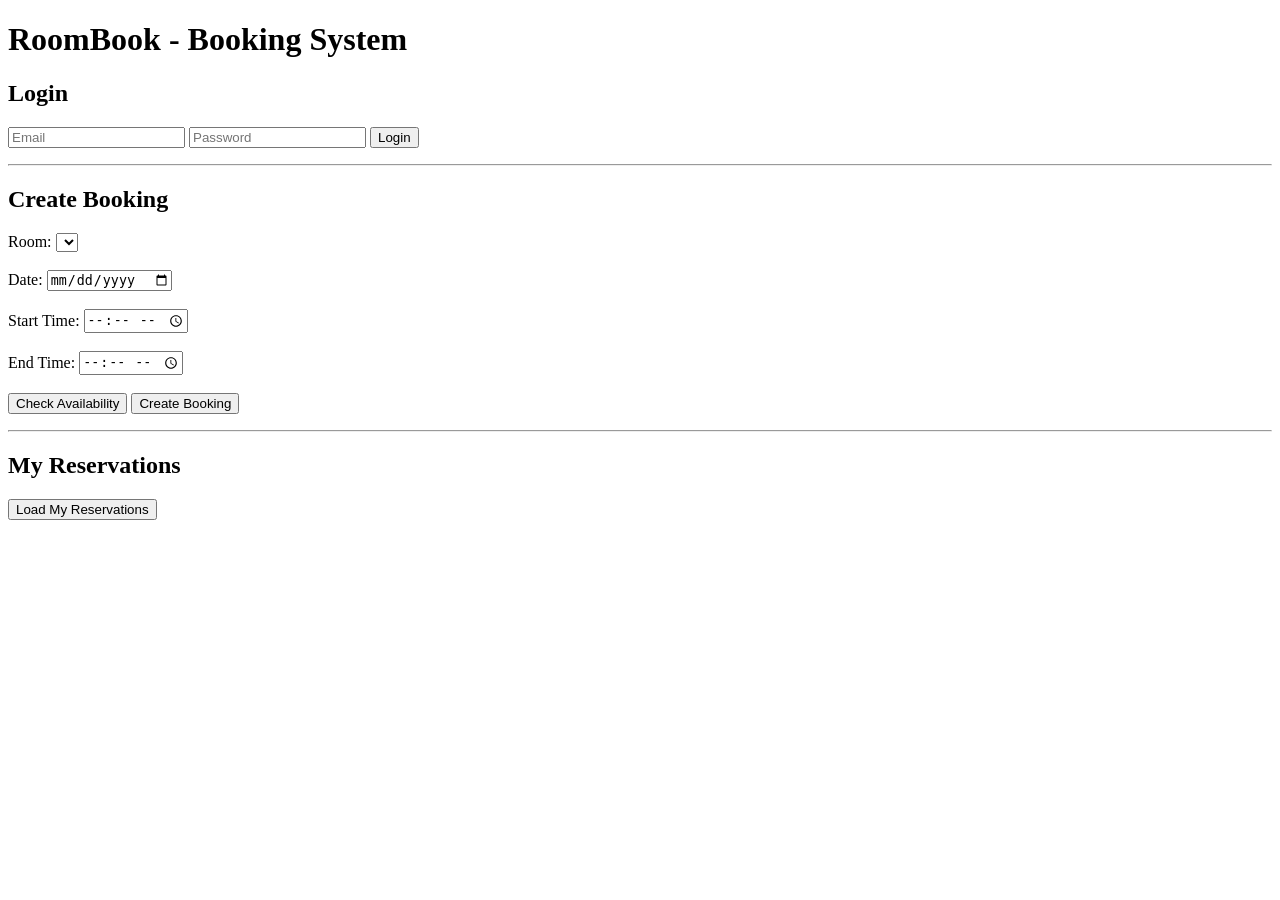
==== index.html @ 9e445ba0 "Very Simple UI Added - Need to separate the pages" ====
<!DOCTYPE html>
<html>
<head>
    <title>RoomBook</title>
</head>
<body>

<h1>RoomBook - Booking System</h1>

<h2>Login</h2>
<input id="loginEmail" placeholder="Email">
<input id="loginPassword" type="password" placeholder="Password">
<button onclick="login()">Login</button>
<p id="loginResult"></p>

<hr>

<h2>Create Booking</h2>

<label>Room:</label>
<select id="roomSelect"></select><br><br>

<label>Date:</label>
<input id="bookingDate" type="date"><br><br>

<label>Start Time:</label>
<input id="startTime" type="time"><br><br>

<label>End Time:</label>
<input id="endTime" type="time"><br><br>

<button onclick="checkAvailability()">Check Availability</button>
<button onclick="createBooking()">Create Booking</button>

<p id="bookingResult"></p>

<hr>

<h2>My Reservations</h2>
<button onclick="loadReservations()">Load My Reservations</button>
<ul id="reservationsList"></ul>

<script>
const API = "http://localhost:8080/api";
let loggedInUserId = null;

window.onload = function() {
    loadRooms();
};

function login() {
    fetch(API + "/users/login", {
        method: "POST",
        headers: {"Content-Type": "application/json"},
        body: JSON.stringify({
            email: document.getElementById("loginEmail").value,
            password: document.getElementById("loginPassword").value
        })
    })
    .then(res => res.json())
    .then(data => {
        if (data.userId) {
            loggedInUserId = data.userId;
            document.getElementById("loginResult").innerText =
                "Logged in as " + data.name + " (User ID: " + data.userId + ")";
        } else {
            document.getElementById("loginResult").innerText =
                data.error || "Login failed";
        }
    });
}

function loadRooms() {
    fetch(API + "/rooms")
    .then(res => res.json())
    .then(data => {
        const select = document.getElementById("roomSelect");
        select.innerHTML = "";

        data.forEach(room => {
            const option = document.createElement("option");
            option.value = room.id;
            option.textContent = room.name + " - Capacity: " + room.capacity;
            select.appendChild(option);
        });
    });
}

function checkAvailability() {
    const roomId = document.getElementById("roomSelect").value;
    const date = document.getElementById("bookingDate").value;
    const startTime = document.getElementById("startTime").value;
    const endTime = document.getElementById("endTime").value;

    fetch(`${API}/rooms/${roomId}/availability?date=${date}&startTime=${startTime}&endTime=${endTime}`)
    .then(res => res.json())
    .then(data => {
        document.getElementById("bookingResult").innerText = data.message;
    });
}

function createBooking() {
    if (!loggedInUserId) {
        document.getElementById("bookingResult").innerText = "Please login first.";
        return;
    }

    fetch(API + "/reservations", {
        method: "POST",
        headers: {"Content-Type": "application/json"},
        body: JSON.stringify({
            userId: loggedInUserId,
            roomId: parseInt(document.getElementById("roomSelect").value),
            date: document.getElementById("bookingDate").value,
            startTime: document.getElementById("startTime").value,
            endTime: document.getElementById("endTime").value
        })
    })
    .then(res => res.json())
    .then(data => {
        if (data.error) {
            document.getElementById("bookingResult").innerText = data.error;
        } else {
            document.getElementById("bookingResult").innerText =
                "Booking created successfully!";
            loadReservations();
        }
    });
}

function loadReservations() {
    if (!loggedInUserId) {
        alert("Please login first.");
        return;
    }

    fetch(API + "/reservations/user/" + loggedInUserId)
    .then(res => res.json())
    .then(data => {
        const list = document.getElementById("reservationsList");
        list.innerHTML = "";

        data.forEach(r => {
            const li = document.createElement("li");
            li.textContent =
                "Room " + r.roomId + " | " +
                r.date + " | " +
                r.startTime + " - " + r.endTime +
                " | Status: " + r.status;
            list.appendChild(li);
        });
    });
}
</script>

</body>
</html>
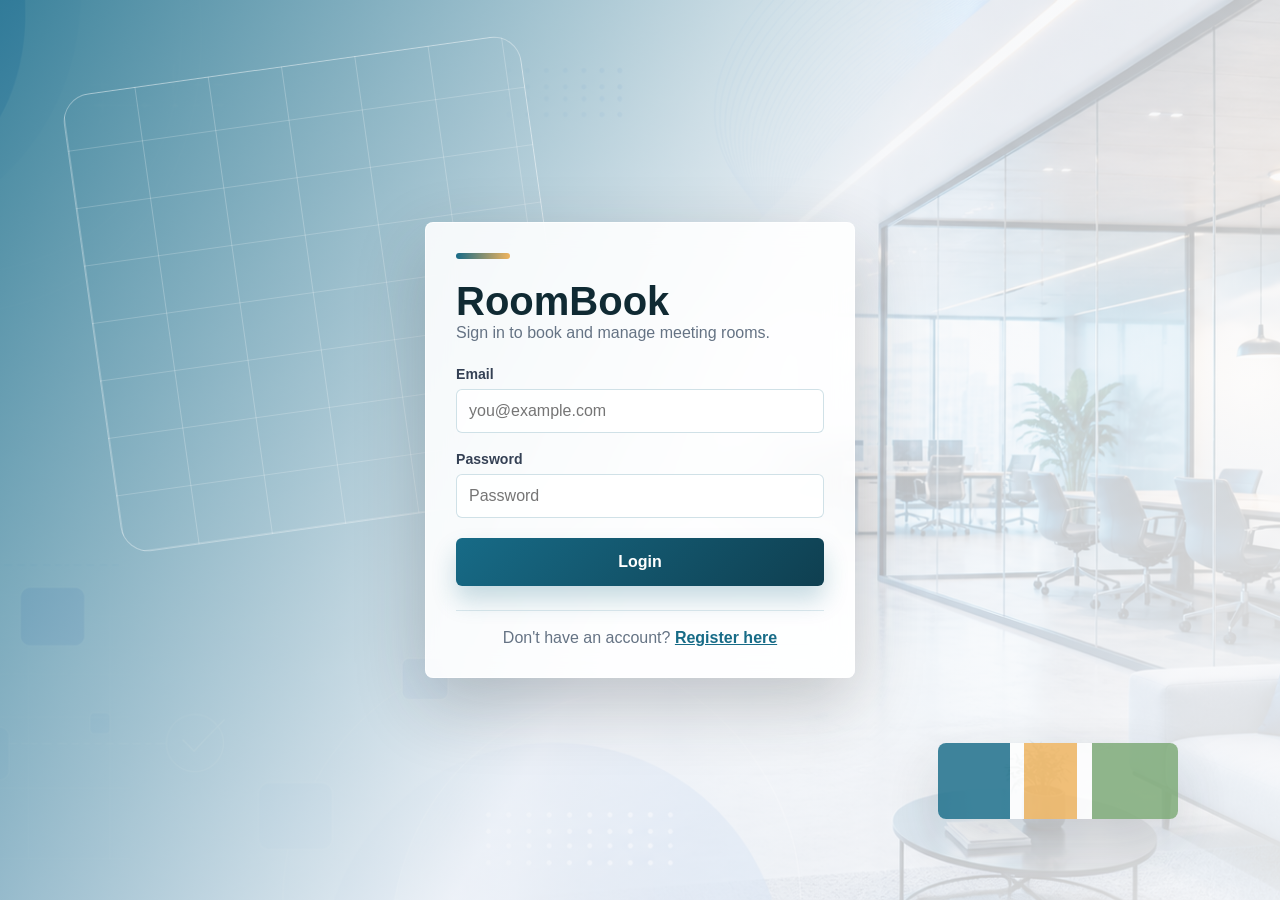
==== commit 614c2899: "Added Register Form, UI changes, and Admin Based Role" ====
--- a/index.html
+++ b/index.html
@@ -1,79 +1,182 @@
 <!DOCTYPE html>
 <html>
 <head>
+    <meta name="viewport" content="width=device-width, initial-scale=1.0">
     <title>RoomBook</title>
+    <link rel="stylesheet" href="styles.css">
 </head>
 <body>
 
-<h1>RoomBook - Booking System</h1>
-
-<h2>Login</h2>
-<input id="loginEmail" placeholder="Email">
-<input id="loginPassword" type="password" placeholder="Password">
-<button onclick="login()">Login</button>
-<p id="loginResult"></p>
-
-<hr>
-
-<h2>Create Booking</h2>
-
-<label>Room:</label>
-<select id="roomSelect"></select><br><br>
-
-<label>Date:</label>
-<input id="bookingDate" type="date"><br><br>
-
-<label>Start Time:</label>
-<input id="startTime" type="time"><br><br>
-
-<label>End Time:</label>
-<input id="endTime" type="time"><br><br>
-
-<button onclick="checkAvailability()">Check Availability</button>
-<button onclick="createBooking()">Create Booking</button>
-
-<p id="bookingResult"></p>
-
-<hr>
-
-<h2>My Reservations</h2>
-<button onclick="loadReservations()">Load My Reservations</button>
-<ul id="reservationsList"></ul>
+<main class="app-shell">
+    <header class="topbar">
+        <div class="brand">
+            <h1>RoomBook</h1>
+            <p>Book meeting rooms and manage your reservations.</p>
+        </div>
+        <div class="user-actions">
+            <p id="userStatus" class="muted"></p>
+            <button class="secondary" onclick="logout()">Logout</button>
+        </div>
+    </header>
+
+    <!-- This section is only shown when the logged-in user has the ADMIN role. -->
+    <section id="adminRoomsPanel" class="panel admin-panel hidden">
+        <div class="panel-header">
+            <div>
+                <h2>Room Management</h2>
+                <p class="muted">Admin controls for creating and updating rooms.</p>
+            </div>
+            <button class="secondary" onclick="resetRoomForm()">New Room</button>
+        </div>
+
+        <div class="admin-grid">
+            <div class="form-grid">
+                <input id="roomId" type="hidden">
+
+                <div>
+                    <label for="roomName">Room Name</label>
+                    <input id="roomName" type="text">
+                </div>
+
+                <div>
+                    <label for="roomCapacity">Capacity</label>
+                    <input id="roomCapacity" type="number" min="1">
+                </div>
+
+                <div>
+                    <label for="roomLocation">Location</label>
+                    <input id="roomLocation" type="text">
+                </div>
+
+                <div>
+                    <label for="roomEquipment">Equipment</label>
+                    <input id="roomEquipment" type="text">
+                </div>
+
+                <div class="button-row">
+                    <button onclick="saveRoom()">Save Room</button>
+                    <button class="secondary" onclick="resetRoomForm()">Clear</button>
+                </div>
+
+                <p id="roomResult" class="status-message"></p>
+            </div>
+
+            <ul id="roomsList" class="rooms-list"></ul>
+        </div>
+    </section>
+
+    <section class="layout-grid">
+        <div class="panel">
+            <div class="panel-header">
+                <h2>Create Booking</h2>
+            </div>
+
+            <div class="form-grid">
+                <div>
+                    <label for="roomSelect">Room</label>
+                    <select id="roomSelect"></select>
+                </div>
+
+                <div>
+                    <label for="bookingDate">Date</label>
+                    <input id="bookingDate" type="date">
+                </div>
+
+                <div class="time-grid">
+                    <div>
+                        <label for="startTime">Start Time</label>
+                        <select id="startTime"></select>
+                    </div>
+
+                    <div>
+                        <label for="endTime">End Time</label>
+                        <select id="endTime"></select>
+                    </div>
+                </div>
+
+                <div class="button-row">
+                    <button class="secondary" onclick="checkAvailability()">Check Availability</button>
+                    <button onclick="createBooking()">Create Booking</button>
+                </div>
+
+                <p id="bookingResult" class="status-message"></p>
+            </div>
+        </div>
+
+        <div class="panel">
+            <div class="panel-header">
+                <div>
+                    <h2>My Reservations</h2>
+                    <p class="muted">Active and cancelled bookings.</p>
+                </div>
+                <button class="secondary" onclick="loadReservations()">Refresh</button>
+            </div>
+            <ul id="reservationsList" class="reservations-list"></ul>
+        </div>
+    </section>
+</main>
 
 <script>
-const API = "http://localhost:8080/api";
-let loggedInUserId = null;
-
+const ROOMBOOK_API = "http://localhost:8080/api";
+
+// Store the current user's details from localStorage after login.
+let loggedInUserId = localStorage.getItem("userId");
+let loggedInUserRole = localStorage.getItem("userRole");
+let roomsCache = [];
+
+// Runs when the page loads. It checks login status and loads the page data.
 window.onload = function() {
+    if (!loggedInUserId) {
+        window.location.href = "login.html";
+        return;
+    }
+
+    const userName = localStorage.getItem("userName") || "User";
+    document.getElementById("userStatus").innerText =
+        "Logged in as " + userName + (loggedInUserRole ? " (" + loggedInUserRole + ")" : "");
+
+    if (loggedInUserRole === "ADMIN") {
+        // Admin users can see the room management controls.
+        document.getElementById("adminRoomsPanel").classList.remove("hidden");
+    }
+
+    loadHourOptions();
     loadRooms();
+    loadReservations();
 };
 
-function login() {
-    fetch(API + "/users/login", {
-        method: "POST",
-        headers: {"Content-Type": "application/json"},
-        body: JSON.stringify({
-            email: document.getElementById("loginEmail").value,
-            password: document.getElementById("loginPassword").value
-        })
-    })
-    .then(res => res.json())
-    .then(data => {
-        if (data.userId) {
-            loggedInUserId = data.userId;
-            document.getElementById("loginResult").innerText =
-                "Logged in as " + data.name + " (User ID: " + data.userId + ")";
-        } else {
-            document.getElementById("loginResult").innerText =
-                data.error || "Login failed";
-        }
-    });
-}
-
+// Adds hour options to the start and end time dropdowns.
+function loadHourOptions() {
+    const startSelect = document.getElementById("startTime");
+    const endSelect = document.getElementById("endTime");
+
+    startSelect.innerHTML = "";
+    endSelect.innerHTML = "";
+
+    for (let hour = 8; hour <= 18; hour++) {
+        const time = String(hour).padStart(2, "0") + ":00";
+
+        const startOption = document.createElement("option");
+        startOption.value = time;
+        startOption.textContent = time;
+        startSelect.appendChild(startOption);
+
+        const endOption = document.createElement("option");
+        endOption.value = time;
+        endOption.textContent = time;
+        endSelect.appendChild(endOption);
+    }
+
+    startSelect.value = "09:00";
+    endSelect.value = "10:00";
+}
+
+// Loads all rooms into the booking dropdown and admin room list.
 function loadRooms() {
-    fetch(API + "/rooms")
-    .then(res => res.json())
-    .then(data => {
+    fetch(ROOMBOOK_API + "/rooms")
+    .then(res => res.json())
+    .then(data => {
+        roomsCache = data;
         const select = document.getElementById("roomSelect");
         select.innerHTML = "";
 
@@ -83,33 +186,186 @@
             option.textContent = room.name + " - Capacity: " + room.capacity;
             select.appendChild(option);
         });
-    });
-}
-
+
+        renderAdminRooms();
+    })
+    .catch(() => {
+        document.getElementById("bookingResult").innerText =
+            "Could not load rooms. Please make sure the server is running.";
+    });
+}
+
+// Displays rooms with edit/delete buttons for admin users.
+function renderAdminRooms() {
+    if (loggedInUserRole !== "ADMIN") {
+        return;
+    }
+
+    const list = document.getElementById("roomsList");
+    list.innerHTML = "";
+
+    roomsCache.forEach(room => {
+        const li = document.createElement("li");
+        li.className = "room-item";
+
+        const details = document.createElement("div");
+        details.className = "room-main";
+
+        const name = document.createElement("div");
+        name.className = "reservation-room";
+        name.textContent = room.name;
+
+        const meta = document.createElement("div");
+        meta.className = "reservation-meta";
+        meta.textContent =
+            "Capacity: " + room.capacity + " | " + (room.location || "No location");
+
+        const equipment = document.createElement("div");
+        equipment.className = "reservation-meta";
+        equipment.textContent = room.equipment || "No equipment listed";
+
+        details.appendChild(name);
+        details.appendChild(meta);
+        details.appendChild(equipment);
+        li.appendChild(details);
+
+        const actions = document.createElement("div");
+        actions.className = "room-actions";
+
+        const editButton = document.createElement("button");
+        editButton.className = "secondary";
+        editButton.textContent = "Edit";
+        editButton.onclick = function() {
+            editRoom(room);
+        };
+
+        const deleteButton = document.createElement("button");
+        deleteButton.className = "danger";
+        deleteButton.textContent = "Delete";
+        deleteButton.onclick = function() {
+            deleteRoom(room.id);
+        };
+
+        actions.appendChild(editButton);
+        actions.appendChild(deleteButton);
+        li.appendChild(actions);
+        list.appendChild(li);
+    });
+}
+
+// Creates a new room or updates an existing room.
+function saveRoom() {
+    const roomId = document.getElementById("roomId").value;
+    const payload = {
+        name: document.getElementById("roomName").value,
+        capacity: parseInt(document.getElementById("roomCapacity").value),
+        location: document.getElementById("roomLocation").value,
+        equipment: document.getElementById("roomEquipment").value
+    };
+
+    const url = roomId ? ROOMBOOK_API + "/rooms/" + roomId : ROOMBOOK_API + "/rooms";
+    const method = roomId ? "PUT" : "POST";
+
+    fetch(url, {
+        method,
+        headers: {
+            "Content-Type": "application/json",
+            // The backend uses this user id to check if the user is an admin.
+            "X-User-Id": loggedInUserId
+        },
+        body: JSON.stringify(payload)
+    })
+    .then(res => res.json())
+    .then(data => {
+        if (data.error) {
+            document.getElementById("roomResult").innerText = data.error;
+        } else {
+            document.getElementById("roomResult").innerText =
+                roomId ? "Room updated successfully." : "Room created successfully.";
+            resetRoomForm();
+            loadRooms();
+        }
+    })
+    .catch(() => {
+        document.getElementById("roomResult").innerText =
+            "Could not save room. Please try again.";
+    });
+}
+
+// Fills the room form with the selected room so it can be edited.
+function editRoom(room) {
+    document.getElementById("roomId").value = room.id;
+    document.getElementById("roomName").value = room.name;
+    document.getElementById("roomCapacity").value = room.capacity;
+    document.getElementById("roomLocation").value = room.location || "";
+    document.getElementById("roomEquipment").value = room.equipment || "";
+    document.getElementById("roomResult").innerText = "Editing " + room.name + ".";
+}
+
+// Deletes a room. Only admin users can do this on the backend.
+function deleteRoom(roomId) {
+    fetch(ROOMBOOK_API + "/rooms/" + roomId, {
+        method: "DELETE",
+        headers: {
+            "X-User-Id": loggedInUserId
+        }
+    })
+    .then(res => res.json())
+    .then(data => {
+        if (data.error) {
+            document.getElementById("roomResult").innerText = data.error;
+        } else {
+            document.getElementById("roomResult").innerText =
+                data.message || "Room deleted successfully.";
+            resetRoomForm();
+            loadRooms();
+        }
+    })
+    .catch(() => {
+        document.getElementById("roomResult").innerText =
+            "Could not delete room. Please try again.";
+    });
+}
+
+// Clears the room management form.
+function resetRoomForm() {
+    document.getElementById("roomId").value = "";
+    document.getElementById("roomName").value = "";
+    document.getElementById("roomCapacity").value = "";
+    document.getElementById("roomLocation").value = "";
+    document.getElementById("roomEquipment").value = "";
+}
+
+// Checks if the selected room is free for the selected date and time.
 function checkAvailability() {
     const roomId = document.getElementById("roomSelect").value;
     const date = document.getElementById("bookingDate").value;
     const startTime = document.getElementById("startTime").value;
     const endTime = document.getElementById("endTime").value;
 
-    fetch(`${API}/rooms/${roomId}/availability?date=${date}&startTime=${startTime}&endTime=${endTime}`)
+    fetch(`${ROOMBOOK_API}/rooms/${roomId}/availability?date=${date}&startTime=${startTime}&endTime=${endTime}`)
     .then(res => res.json())
     .then(data => {
         document.getElementById("bookingResult").innerText = data.message;
-    });
-}
-
+    })
+    .catch(() => {
+        document.getElementById("bookingResult").innerText =
+            "Could not check availability. Please try again.";
+    });
+}
+
+// Creates a reservation for the logged-in user.
 function createBooking() {
     if (!loggedInUserId) {
         document.getElementById("bookingResult").innerText = "Please login first.";
         return;
     }
 
-    fetch(API + "/reservations", {
+    fetch(ROOMBOOK_API + "/reservations", {
         method: "POST",
         headers: {"Content-Type": "application/json"},
         body: JSON.stringify({
-            userId: loggedInUserId,
+            userId: parseInt(loggedInUserId),
             roomId: parseInt(document.getElementById("roomSelect").value),
             date: document.getElementById("bookingDate").value,
             startTime: document.getElementById("startTime").value,
@@ -125,33 +381,113 @@
                 "Booking created successfully!";
             loadReservations();
         }
-    });
-}
-
+    })
+    .catch(() => {
+        document.getElementById("bookingResult").innerText =
+            "Could not create booking. Please try again.";
+    });
+}
+
+// Loads all reservations for the logged-in user.
 function loadReservations() {
     if (!loggedInUserId) {
         alert("Please login first.");
         return;
     }
 
-    fetch(API + "/reservations/user/" + loggedInUserId)
+    fetch(ROOMBOOK_API + "/reservations/user/" + loggedInUserId)
     .then(res => res.json())
     .then(data => {
         const list = document.getElementById("reservationsList");
         list.innerHTML = "";
 
+        if (data.length === 0) {
+            const empty = document.createElement("li");
+            empty.className = "empty-state";
+            empty.textContent = "No reservations yet.";
+            list.appendChild(empty);
+            return;
+        }
+
         data.forEach(r => {
             const li = document.createElement("li");
-            li.textContent =
-                "Room " + r.roomId + " | " +
-                r.date + " | " +
-                r.startTime + " - " + r.endTime +
-                " | Status: " + r.status;
+            li.className = "reservation-item";
+
+            if (r.status === "CANCELLED") {
+                li.classList.add("cancelled");
+            }
+
+            const details = document.createElement("div");
+            details.className = "reservation-main";
+
+            const room = document.createElement("div");
+            room.className = "reservation-room";
+            room.textContent = "Room " + r.roomId;
+
+            const meta = document.createElement("div");
+            meta.className = "reservation-meta";
+            meta.textContent = r.date + " | " + r.startTime + " - " + r.endTime;
+
+            const status = document.createElement("span");
+            status.className = "badge";
+            status.textContent = r.status;
+
+            if (r.status === "CANCELLED") {
+                status.classList.add("cancelled");
+            }
+
+            details.appendChild(room);
+            details.appendChild(meta);
+            details.appendChild(status);
+            li.appendChild(details);
+
+            if (r.status === "CONFIRMED") {
+                const cancelButton = document.createElement("button");
+                cancelButton.className = "danger";
+                cancelButton.textContent = "Cancel";
+                cancelButton.onclick = function() {
+                    cancelReservation(r.resId);
+                };
+                li.appendChild(cancelButton);
+            }
+
             list.appendChild(li);
         });
-    });
+    })
+    .catch(() => {
+        document.getElementById("bookingResult").innerText =
+            "Could not load reservations. Please try again.";
+    });
+}
+
+// Cancels an existing reservation.
+function cancelReservation(resId) {
+    fetch(ROOMBOOK_API + "/reservations/" + resId, {
+        method: "DELETE"
+    })
+    .then(res => res.json())
+    .then(data => {
+        if (data.error) {
+            document.getElementById("bookingResult").innerText = data.error;
+        } else {
+            document.getElementById("bookingResult").innerText =
+                data.message || "Reservation cancelled successfully.";
+            loadReservations();
+        }
+    })
+    .catch(() => {
+        document.getElementById("bookingResult").innerText =
+            "Could not cancel reservation. Please try again.";
+    });
+}
+
+// Clears login data and sends the user back to the login page.
+function logout() {
+    localStorage.removeItem("userId");
+    localStorage.removeItem("userName");
+    localStorage.removeItem("userRole");
+    window.location.href = "login.html";
 }
 </script>
-
 </body>
 </html>
--- a/styles.css
+++ b/styles.css
@@ -0,0 +1,451 @@
+:root {
+    --bg: #f6f7f9;
+    --surface: #ffffff;
+    --surface-soft: #eef2f6;
+    --text: #17202a;
+    --muted: #657384;
+    --line: #d8dee6;
+    --primary: #176b87;
+    --primary-hover: #12566c;
+    --success-bg: #e8f6ef;
+    --success-text: #17643a;
+    --danger: #b42318;
+    --danger-bg: #fff1f0;
+    --shadow: 0 16px 40px rgba(23, 32, 42, 0.08);
+}
+
+* {
+    box-sizing: border-box;
+}
+
+body {
+    margin: 0;
+    min-height: 100vh;
+    font-family: Arial, Helvetica, sans-serif;
+    color: var(--text);
+    background:
+        linear-gradient(rgba(246, 247, 249, 0.82), rgba(246, 247, 249, 0.9)),
+        url("RoomBook-Bg.png") center / cover fixed;
+}
+
+button,
+input,
+select {
+    font: inherit;
+}
+
+button {
+    min-height: 42px;
+    border: 0;
+    border-radius: 6px;
+    padding: 0 16px;
+    color: #ffffff;
+    background: var(--primary);
+    cursor: pointer;
+}
+
+button:hover {
+    background: var(--primary-hover);
+}
+
+button.secondary {
+    color: var(--text);
+    background: var(--surface-soft);
+}
+
+button.secondary:hover {
+    background: #e0e7ef;
+}
+
+button.danger {
+    color: var(--danger);
+    background: var(--danger-bg);
+}
+
+button.danger:hover {
+    background: #ffe1df;
+}
+
+input,
+select {
+    width: 100%;
+    min-height: 44px;
+    border: 1px solid var(--line);
+    border-radius: 6px;
+    padding: 0 12px;
+    color: var(--text);
+    background: #ffffff;
+}
+
+input:focus,
+select:focus {
+    outline: 3px solid rgba(23, 107, 135, 0.18);
+    border-color: var(--primary);
+}
+
+label {
+    display: block;
+    margin-bottom: 7px;
+    font-size: 0.88rem;
+    font-weight: 700;
+    color: #344054;
+}
+
+a {
+    color: var(--primary);
+    font-weight: 700;
+}
+
+.app-shell {
+    width: min(1120px, calc(100% - 32px));
+    margin: 0 auto;
+    padding: 28px 0;
+}
+
+.topbar {
+    display: flex;
+    align-items: center;
+    justify-content: space-between;
+    gap: 18px;
+    margin-bottom: 24px;
+}
+
+.brand {
+    display: flex;
+    flex-direction: column;
+    gap: 4px;
+}
+
+.brand h1,
+.auth-panel h1 {
+    margin: 0;
+    font-size: clamp(1.8rem, 4vw, 2.5rem);
+    letter-spacing: 0;
+}
+
+.brand p,
+.auth-panel p,
+.muted {
+    margin: 0;
+    color: var(--muted);
+}
+
+.user-actions {
+    display: flex;
+    align-items: center;
+    gap: 12px;
+}
+
+.layout-grid {
+    display: grid;
+    grid-template-columns: minmax(280px, 380px) 1fr;
+    gap: 22px;
+    align-items: start;
+}
+
+.hidden {
+    display: none;
+}
+
+.panel,
+.auth-panel {
+    border: 1px solid var(--line);
+    border-radius: 8px;
+    background: rgba(255, 255, 255, 0.94);
+    box-shadow: var(--shadow);
+}
+
+.panel {
+    padding: 22px;
+}
+
+.panel-header {
+    display: flex;
+    justify-content: space-between;
+    gap: 12px;
+    align-items: center;
+    margin-bottom: 20px;
+}
+
+.panel h2 {
+    margin: 0;
+    font-size: 1.2rem;
+}
+
+.admin-panel {
+    margin-bottom: 22px;
+}
+
+.admin-grid {
+    display: grid;
+    grid-template-columns: minmax(260px, 340px) 1fr;
+    gap: 20px;
+    align-items: start;
+}
+
+.form-grid {
+    display: grid;
+    gap: 16px;
+}
+
+.time-grid {
+    display: grid;
+    grid-template-columns: 1fr 1fr;
+    gap: 12px;
+}
+
+.button-row {
+    display: flex;
+    gap: 10px;
+    flex-wrap: wrap;
+}
+
+.status-message {
+    min-height: 24px;
+    margin: 18px 0 0;
+    color: var(--muted);
+}
+
+.reservations-list {
+    display: grid;
+    gap: 12px;
+    margin: 0;
+    padding: 0;
+    list-style: none;
+}
+
+.rooms-list {
+    display: grid;
+    gap: 12px;
+    margin: 0;
+    padding: 0;
+    list-style: none;
+}
+
+.reservation-item,
+.room-item {
+    display: grid;
+    grid-template-columns: 1fr auto;
+    gap: 14px;
+    align-items: center;
+    border: 1px solid var(--line);
+    border-radius: 8px;
+    padding: 14px;
+    background: #ffffff;
+}
+
+.reservation-item.cancelled {
+    background: #f3f5f7;
+    color: var(--muted);
+}
+
+.reservation-main {
+    display: grid;
+    gap: 6px;
+}
+
+.room-main {
+    display: grid;
+    gap: 6px;
+}
+
+.room-actions {
+    display: flex;
+    gap: 8px;
+    flex-wrap: wrap;
+    justify-content: flex-end;
+}
+
+.reservation-room {
+    font-weight: 800;
+}
+
+.reservation-meta {
+    color: var(--muted);
+}
+
+.badge {
+    width: fit-content;
+    border-radius: 999px;
+    padding: 4px 10px;
+    font-size: 0.78rem;
+    font-weight: 800;
+    color: var(--success-text);
+    background: var(--success-bg);
+}
+
+.badge.cancelled {
+    color: var(--muted);
+    background: #e2e7ec;
+}
+
+.empty-state {
+    border: 1px dashed var(--line);
+    border-radius: 8px;
+    padding: 24px;
+    color: var(--muted);
+    text-align: center;
+    background: #ffffff;
+}
+
+.auth-page {
+    display: grid;
+    place-items: center;
+    min-height: 100vh;
+    padding: 28px 16px;
+}
+
+.auth-panel {
+    width: min(430px, 100%);
+    padding: 30px;
+}
+
+.auth-panel form,
+.auth-form {
+    display: grid;
+    gap: 16px;
+    margin-top: 24px;
+}
+
+.auth-footer {
+    margin-top: 22px;
+    text-align: center;
+}
+
+.login-page {
+    position: relative;
+    overflow: hidden;
+    background:
+        linear-gradient(120deg, rgba(23, 107, 135, 0.82), rgba(246, 247, 249, 0.7) 54%, rgba(255, 255, 255, 0.88)),
+        url("RoomBook-Bg.png") center / cover;
+}
+
+.login-page::before {
+    content: "";
+    position: absolute;
+    inset: 7% auto auto 7%;
+    width: min(460px, 64vw);
+    height: min(460px, 64vw);
+    border: 1px solid rgba(255, 255, 255, 0.34);
+    border-radius: 28px;
+    background:
+        repeating-linear-gradient(
+            90deg,
+            rgba(255, 255, 255, 0.24) 0 1px,
+            transparent 1px 74px
+        ),
+        repeating-linear-gradient(
+            0deg,
+            rgba(255, 255, 255, 0.2) 0 1px,
+            transparent 1px 58px
+        );
+    transform: rotate(-8deg);
+}
+
+.login-page::after {
+    content: "";
+    position: absolute;
+    right: max(20px, 8vw);
+    bottom: max(22px, 9vh);
+    width: 240px;
+    height: 76px;
+    border-radius: 8px;
+    background:
+        linear-gradient(90deg, #176b87 0 30%, #ffffff 30% 36%, #f0b45d 36% 58%, #ffffff 58% 64%, #7aa874 64% 100%);
+    box-shadow: 0 24px 60px rgba(23, 32, 42, 0.18);
+    opacity: 0.82;
+}
+
+.login-panel {
+    position: relative;
+    z-index: 1;
+    border: 1px solid rgba(255, 255, 255, 0.68);
+    background: rgba(255, 255, 255, 0.88);
+    box-shadow: 0 26px 70px rgba(23, 32, 42, 0.24);
+    backdrop-filter: blur(14px);
+}
+
+.login-panel::before {
+    content: "";
+    display: block;
+    width: 54px;
+    height: 6px;
+    margin-bottom: 20px;
+    border-radius: 999px;
+    background: linear-gradient(90deg, var(--primary), #f0b45d);
+}
+
+.login-panel h1 {
+    color: #102a33;
+}
+
+.login-panel .auth-form {
+    gap: 18px;
+}
+
+.login-panel input {
+    border-color: rgba(23, 107, 135, 0.2);
+    background: rgba(255, 255, 255, 0.84);
+    box-shadow: inset 0 1px 0 rgba(255, 255, 255, 0.7);
+}
+
+.login-panel button {
+    min-height: 48px;
+    margin-top: 2px;
+    background: linear-gradient(135deg, #176b87, #0f3f50);
+    box-shadow: 0 14px 24px rgba(23, 107, 135, 0.24);
+    font-weight: 800;
+}
+
+.login-panel button:hover {
+    background: linear-gradient(135deg, #1a7797, #12566c);
+}
+
+.login-panel .auth-footer {
+    padding-top: 18px;
+    border-top: 1px solid rgba(23, 107, 135, 0.14);
+}
+
+@media (max-width: 760px) {
+    .topbar,
+    .user-actions,
+    .layout-grid,
+    .admin-grid,
+    .reservation-item,
+    .room-item {
+        grid-template-columns: 1fr;
+    }
+
+    .topbar,
+    .user-actions {
+        align-items: stretch;
+    }
+
+    .layout-grid {
+        display: grid;
+    }
+
+    .time-grid {
+        grid-template-columns: 1fr;
+    }
+
+    .reservation-item button,
+    .room-actions button {
+        width: 100%;
+    }
+
+    .room-actions {
+        justify-content: stretch;
+    }
+
+    .login-page::before {
+        inset: 4% auto auto -24%;
+    }
+
+    .login-page::after {
+        right: 16px;
+        bottom: 16px;
+        width: 160px;
+        height: 52px;
+    }
+}
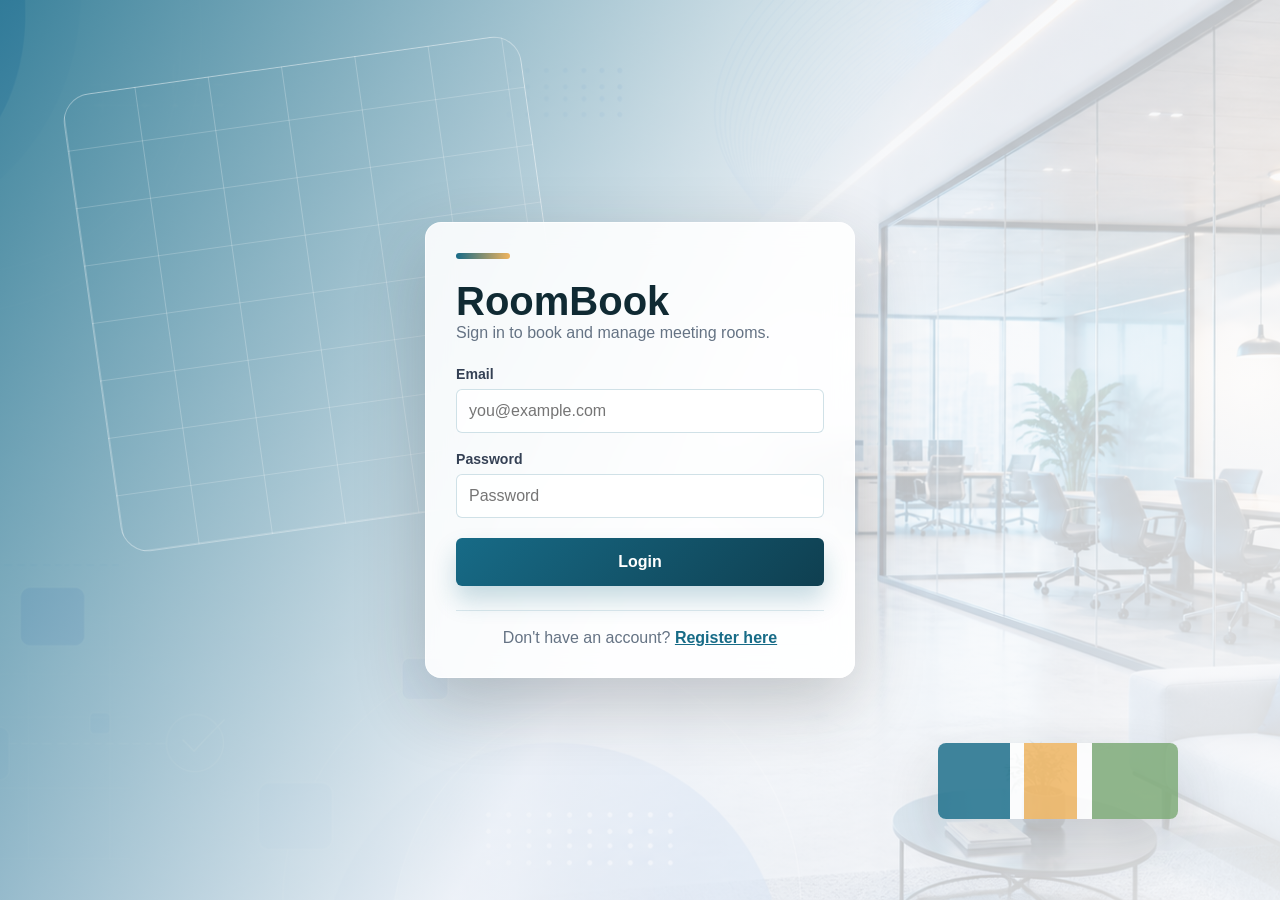
==== commit ab56a69c: "separated Reservation from the Main Page + Added Confirmation Message before doing an action" ====
--- a/index.html
+++ b/index.html
@@ -15,6 +15,9 @@
         </div>
         <div class="user-actions">
             <p id="userStatus" class="muted"></p>
+            <button id="analyticsButton" class="secondary hidden" onclick="window.location.href='admin-dashboard.html'">Analytics</button>
+            <button class="secondary" onclick="window.location.href='my-reservations.html'">My Reservations</button>
+            <button class="secondary" onclick="window.location.href='change-password.html'">Change Password</button>
             <button class="secondary" onclick="logout()">Logout</button>
         </div>
     </header>
@@ -102,18 +105,8 @@
                 <p id="bookingResult" class="status-message"></p>
             </div>
         </div>
-
-        <div class="panel">
-            <div class="panel-header">
-                <div>
-                    <h2>My Reservations</h2>
-                    <p class="muted">Active and cancelled bookings.</p>
-                </div>
-                <button class="secondary" onclick="loadReservations()">Refresh</button>
-            </div>
-            <ul id="reservationsList" class="reservations-list"></ul>
-        </div>
     </section>
+
 </main>
 
 <script>
@@ -126,7 +119,7 @@
 
 // Runs when the page loads. It checks login status and loads the page data.
 window.onload = function() {
-    if (!loggedInUserId) {
+    if (!loggedInUserId) { //if user is not logged in, it sends them back to login page
         window.location.href = "login.html";
         return;
     }
@@ -138,15 +131,36 @@
     if (loggedInUserRole === "ADMIN") {
         // Admin users can see the room management controls.
         document.getElementById("adminRoomsPanel").classList.remove("hidden");
-    }
-
+        document.getElementById("analyticsButton").classList.remove("hidden");
+    }
+
+    setBookingDateMinimum();
     loadHourOptions();
     loadRooms();
-    loadReservations();
 };
+
+// Prevents selecting booking dates before today.
+function setBookingDateMinimum() {
+    const dateInput = document.getElementById("bookingDate");
+    const today = getTodayDateValue();
+    dateInput.min = today;
+
+    if (dateInput.value && dateInput.value < today) {
+        dateInput.value = today;
+    }
+}
+
+function getTodayDateValue() {
+    const today = new Date();
+    const year = today.getFullYear();
+    const month = String(today.getMonth() + 1).padStart(2, "0");
+    const day = String(today.getDate()).padStart(2, "0");
+    return `${year}-${month}-${day}`;
+}
 
 // Adds hour options to the start and end time dropdowns.
 function loadHourOptions() {
+    //dropdown menus
     const startSelect = document.getElementById("startTime");
     const endSelect = document.getElementById("endTime");
 
@@ -347,10 +361,12 @@
     .then(res => res.json())
     .then(data => {
         document.getElementById("bookingResult").innerText = data.message;
+        alert(data.message);
     })
     .catch(() => {
-        document.getElementById("bookingResult").innerText =
-            "Could not check availability. Please try again.";
+        const message = "Could not check availability. Please try again.";
+        document.getElementById("bookingResult").innerText = message;
+        alert(message);
     });
 }
 
@@ -358,6 +374,23 @@
 function createBooking() {
     if (!loggedInUserId) {
         document.getElementById("bookingResult").innerText = "Please login first.";
+        return;
+    }
+
+    const bookingDate = document.getElementById("bookingDate").value;
+    if (!bookingDate) {
+        document.getElementById("bookingResult").innerText =
+            "Please choose a booking date.";
+        return;
+    }
+
+    if (bookingDate < getTodayDateValue()) {
+        document.getElementById("bookingResult").innerText =
+            "Booking date cannot be in the past.";
+        return;
+    }
+
+    if (!confirm("Confirmed Booking?")) {
         return;
     }
 
@@ -379,105 +412,11 @@
         } else {
             document.getElementById("bookingResult").innerText =
                 "Booking created successfully!";
-            loadReservations();
         }
     })
     .catch(() => {
         document.getElementById("bookingResult").innerText =
             "Could not create booking. Please try again.";
-    });
-}
-
-// Loads all reservations for the logged-in user.
-function loadReservations() {
-    if (!loggedInUserId) {
-        alert("Please login first.");
-        return;
-    }
-
-    fetch(ROOMBOOK_API + "/reservations/user/" + loggedInUserId)
-    .then(res => res.json())
-    .then(data => {
-        const list = document.getElementById("reservationsList");
-        list.innerHTML = "";
-
-        if (data.length === 0) {
-            const empty = document.createElement("li");
-            empty.className = "empty-state";
-            empty.textContent = "No reservations yet.";
-            list.appendChild(empty);
-            return;
-        }
-
-        data.forEach(r => {
-            const li = document.createElement("li");
-            li.className = "reservation-item";
-
-            if (r.status === "CANCELLED") {
-                li.classList.add("cancelled");
-            }
-
-            const details = document.createElement("div");
-            details.className = "reservation-main";
-
-            const room = document.createElement("div");
-            room.className = "reservation-room";
-            room.textContent = "Room " + r.roomId;
-
-            const meta = document.createElement("div");
-            meta.className = "reservation-meta";
-            meta.textContent = r.date + " | " + r.startTime + " - " + r.endTime;
-
-            const status = document.createElement("span");
-            status.className = "badge";
-            status.textContent = r.status;
-
-            if (r.status === "CANCELLED") {
-                status.classList.add("cancelled");
-            }
-
-            details.appendChild(room);
-            details.appendChild(meta);
-            details.appendChild(status);
-            li.appendChild(details);
-
-            if (r.status === "CONFIRMED") {
-                const cancelButton = document.createElement("button");
-                cancelButton.className = "danger";
-                cancelButton.textContent = "Cancel";
-                cancelButton.onclick = function() {
-                    cancelReservation(r.resId);
-                };
-                li.appendChild(cancelButton);
-            }
-
-            list.appendChild(li);
-        });
-    })
-    .catch(() => {
-        document.getElementById("bookingResult").innerText =
-            "Could not load reservations. Please try again.";
-    });
-}
-
-// Cancels an existing reservation.
-function cancelReservation(resId) {
-    fetch(ROOMBOOK_API + "/reservations/" + resId, {
-        method: "DELETE"
-    })
-    .then(res => res.json())
-    .then(data => {
-        if (data.error) {
-            document.getElementById("bookingResult").innerText = data.error;
-        } else {
-            document.getElementById("bookingResult").innerText =
-                data.message || "Reservation cancelled successfully.";
-            loadReservations();
-        }
-    })
-    .catch(() => {
-        document.getElementById("bookingResult").innerText =
-            "Could not cancel reservation. Please try again.";
     });
 }
 
--- a/styles.css
+++ b/styles.css
@@ -138,9 +138,59 @@
 
 .layout-grid {
     display: grid;
-    grid-template-columns: minmax(280px, 380px) 1fr;
+    grid-template-columns: minmax(280px, 480px);
     gap: 22px;
     align-items: start;
+}
+
+.dashboard-grid {
+    display: grid;
+    grid-template-columns: repeat(2, minmax(280px, 1fr));
+    gap: 22px;
+    align-items: start;
+}
+
+.analytics-grid {
+    display: grid;
+    grid-template-columns: repeat(5, minmax(140px, 1fr));
+    gap: 14px;
+    margin-bottom: 24px;
+}
+
+.metric-card {
+    position: relative;
+    display: grid;
+    gap: 8px;
+    min-height: 118px;
+    border: 1px solid var(--line);
+    border-radius: 14px;
+    padding: 18px;
+    background: linear-gradient(135deg, rgba(255, 255, 255, 0.97), rgba(233, 243, 248, 0.95));
+    box-shadow: var(--shadow);
+    overflow: hidden;
+}
+
+.metric-card::before {
+    content: "";
+    position: absolute;
+    inset: 0 auto 0 0;
+    width: 4px;
+    background: linear-gradient(180deg, var(--primary), #6ed5ff);
+}
+
+.metric-card span,
+.security-grid span {
+    color: var(--muted);
+    font-size: 0.86rem;
+    font-weight: 700;
+    text-transform: uppercase;
+    letter-spacing: 0.08em;
+}
+
+.metric-card strong {
+    font-size: 2.05rem;
+    line-height: 1;
+    color: var(--primary);
 }
 
 .hidden {
@@ -150,9 +200,10 @@
 .panel,
 .auth-panel {
     border: 1px solid var(--line);
-    border-radius: 8px;
-    background: rgba(255, 255, 255, 0.94);
+    border-radius: 16px;
+    background: rgba(255, 255, 255, 0.96);
     box-shadow: var(--shadow);
+    backdrop-filter: blur(6px);
 }
 
 .panel {
@@ -164,21 +215,39 @@
     justify-content: space-between;
     gap: 12px;
     align-items: center;
-    margin-bottom: 20px;
+    margin-bottom: 16px;
+    padding-bottom: 12px;
+    border-bottom: 1px solid var(--line);
 }
 
 .panel h2 {
     margin: 0;
     font-size: 1.2rem;
+    color: var(--primary);
 }
 
 .admin-panel {
     margin-bottom: 22px;
 }
 
+.account-panel {
+    margin-top: 22px;
+}
+
+.account-form {
+    max-width: 520px;
+}
+
 .admin-grid {
     display: grid;
     grid-template-columns: minmax(260px, 340px) 1fr;
+    gap: 20px;
+    align-items: start;
+}
+
+.user-management-grid {
+    display: grid;
+    grid-template-columns: minmax(260px, 320px) 1fr;
     gap: 20px;
     align-items: start;
 }
@@ -220,6 +289,131 @@
     margin: 0;
     padding: 0;
     list-style: none;
+}
+
+.users-list {
+    display: grid;
+    gap: 12px;
+}
+
+.user-row {
+    display: grid;
+    grid-template-columns: 1fr auto;
+    gap: 14px;
+    align-items: center;
+    border: 1px solid var(--line);
+    border-radius: 8px;
+    padding: 14px;
+    background: #ffffff;
+}
+
+.user-row-main {
+    display: grid;
+    gap: 6px;
+    min-width: 0;
+}
+
+.user-row-main span {
+    color: var(--muted);
+    overflow-wrap: anywhere;
+}
+
+.user-row-actions {
+    display: grid;
+    grid-template-columns: 128px 92px;
+    gap: 8px;
+    align-items: center;
+}
+
+.report-list {
+    display: grid;
+    gap: 12px;
+}
+
+.report-row {
+    display: grid;
+    grid-template-columns: 1fr auto;
+    gap: 14px;
+    align-items: center;
+    border: 1px solid var(--line);
+    border-left: 4px solid var(--primary);
+    border-radius: 12px;
+    padding: 14px;
+    background: linear-gradient(135deg, #ffffff, #f7fbfd);
+    transition: transform 0.15s ease, box-shadow 0.15s ease;
+}
+
+.report-row:hover {
+    transform: translateY(-1px);
+    box-shadow: 0 10px 20px rgba(23, 107, 135, 0.1);
+}
+
+.report-main {
+    display: grid;
+    gap: 5px;
+    min-width: 0;
+}
+
+.report-main span {
+    color: var(--muted);
+    overflow-wrap: anywhere;
+}
+
+.report-value {
+    color: var(--primary);
+    font-weight: 800;
+    text-align: right;
+}
+
+.security-grid {
+    display: grid;
+    grid-template-columns: repeat(2, minmax(160px, 1fr));
+    gap: 14px;
+}
+
+.security-grid div {
+    display: grid;
+    gap: 8px;
+    border: 1px solid var(--line);
+    border-left: 4px solid var(--primary);
+    border-radius: 12px;
+    padding: 14px;
+    background: linear-gradient(135deg, #ffffff, #f7fbfd);
+}
+
+.security-grid strong {
+    font-size: 1.15rem;
+    color: var(--primary);
+}
+
+@media (max-width: 960px) {
+    .analytics-grid {
+        grid-template-columns: repeat(2, minmax(140px, 1fr));
+    }
+
+    .dashboard-grid {
+        grid-template-columns: 1fr;
+    }
+}
+
+@media (max-width: 640px) {
+    .analytics-grid {
+        grid-template-columns: 1fr;
+    }
+
+    .security-grid {
+        grid-template-columns: 1fr;
+    }
+
+    .topbar {
+        flex-direction: column;
+        align-items: flex-start;
+    }
+
+    .user-actions {
+        width: 100%;
+        flex-wrap: wrap;
+    }
 }
 
 .reservation-item,
@@ -286,6 +480,12 @@
     color: var(--muted);
     text-align: center;
     background: #ffffff;
+}
+
+.reservations-history-action {
+    display: flex;
+    justify-content: flex-start;
+    padding-top: 2px;
 }
 
 .auth-page {
@@ -410,9 +610,15 @@
     .topbar,
     .user-actions,
     .layout-grid,
+    .dashboard-grid,
+    .analytics-grid,
     .admin-grid,
+    .user-management-grid,
     .reservation-item,
-    .room-item {
+    .room-item,
+    .user-row,
+    .report-row,
+    .security-grid {
         grid-template-columns: 1fr;
     }
 
@@ -436,6 +642,18 @@
 
     .room-actions {
         justify-content: stretch;
+    }
+
+    .user-row-actions {
+        grid-template-columns: 1fr;
+    }
+
+    .user-row-actions button {
+        width: 100%;
+    }
+
+    .report-value {
+        text-align: left;
     }
 
     .login-page::before {
